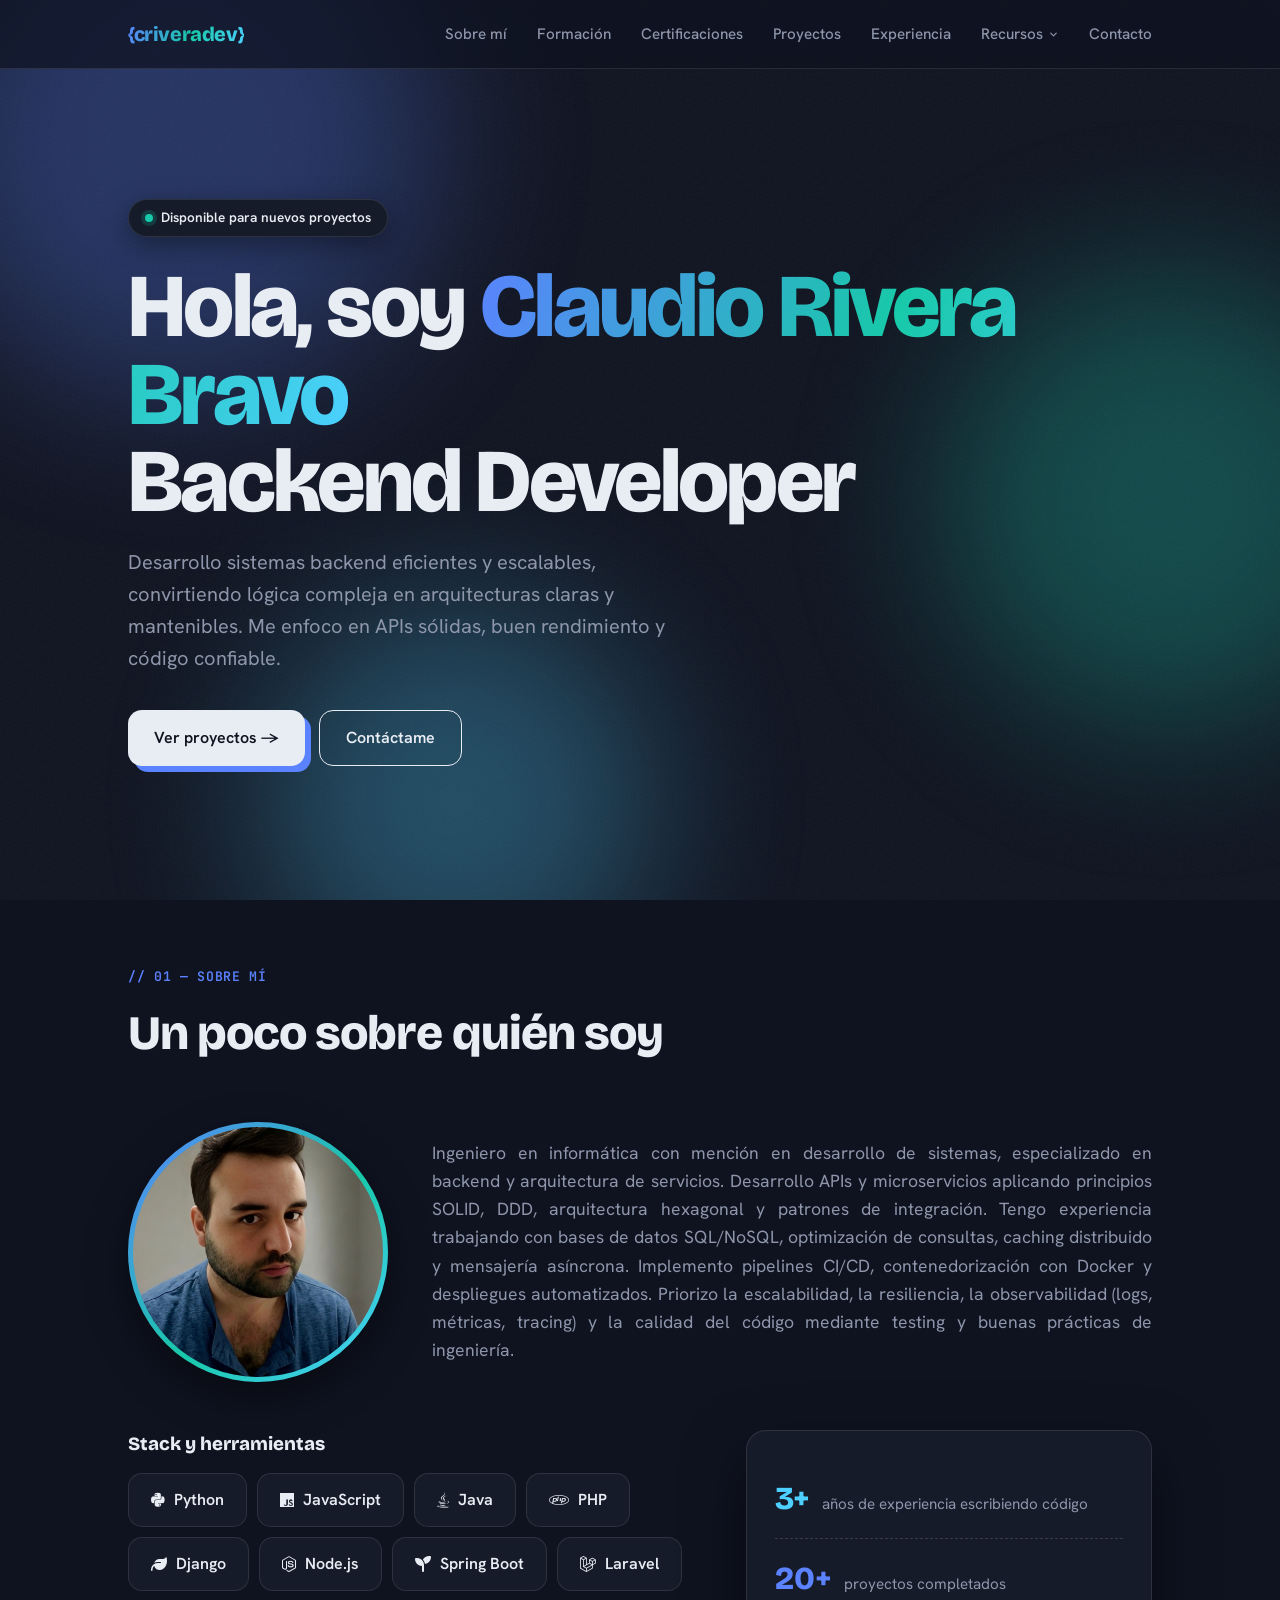
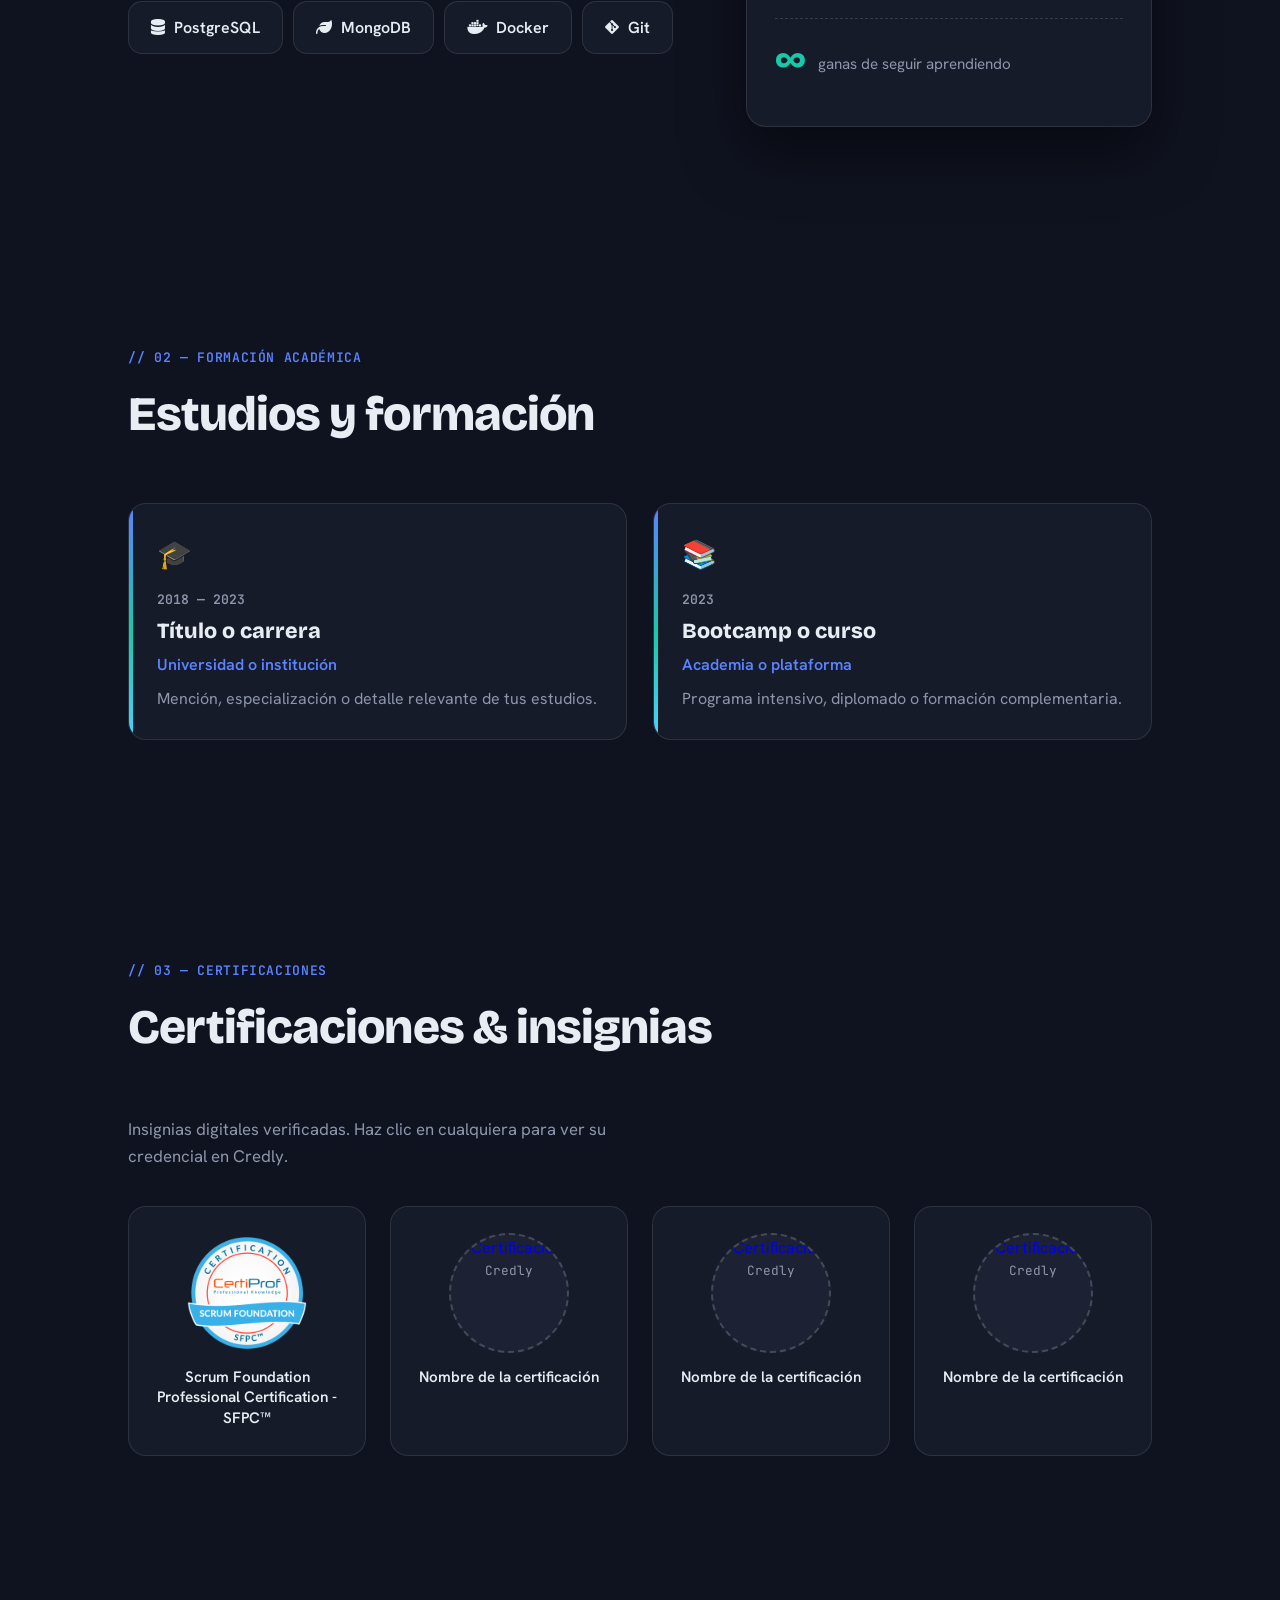
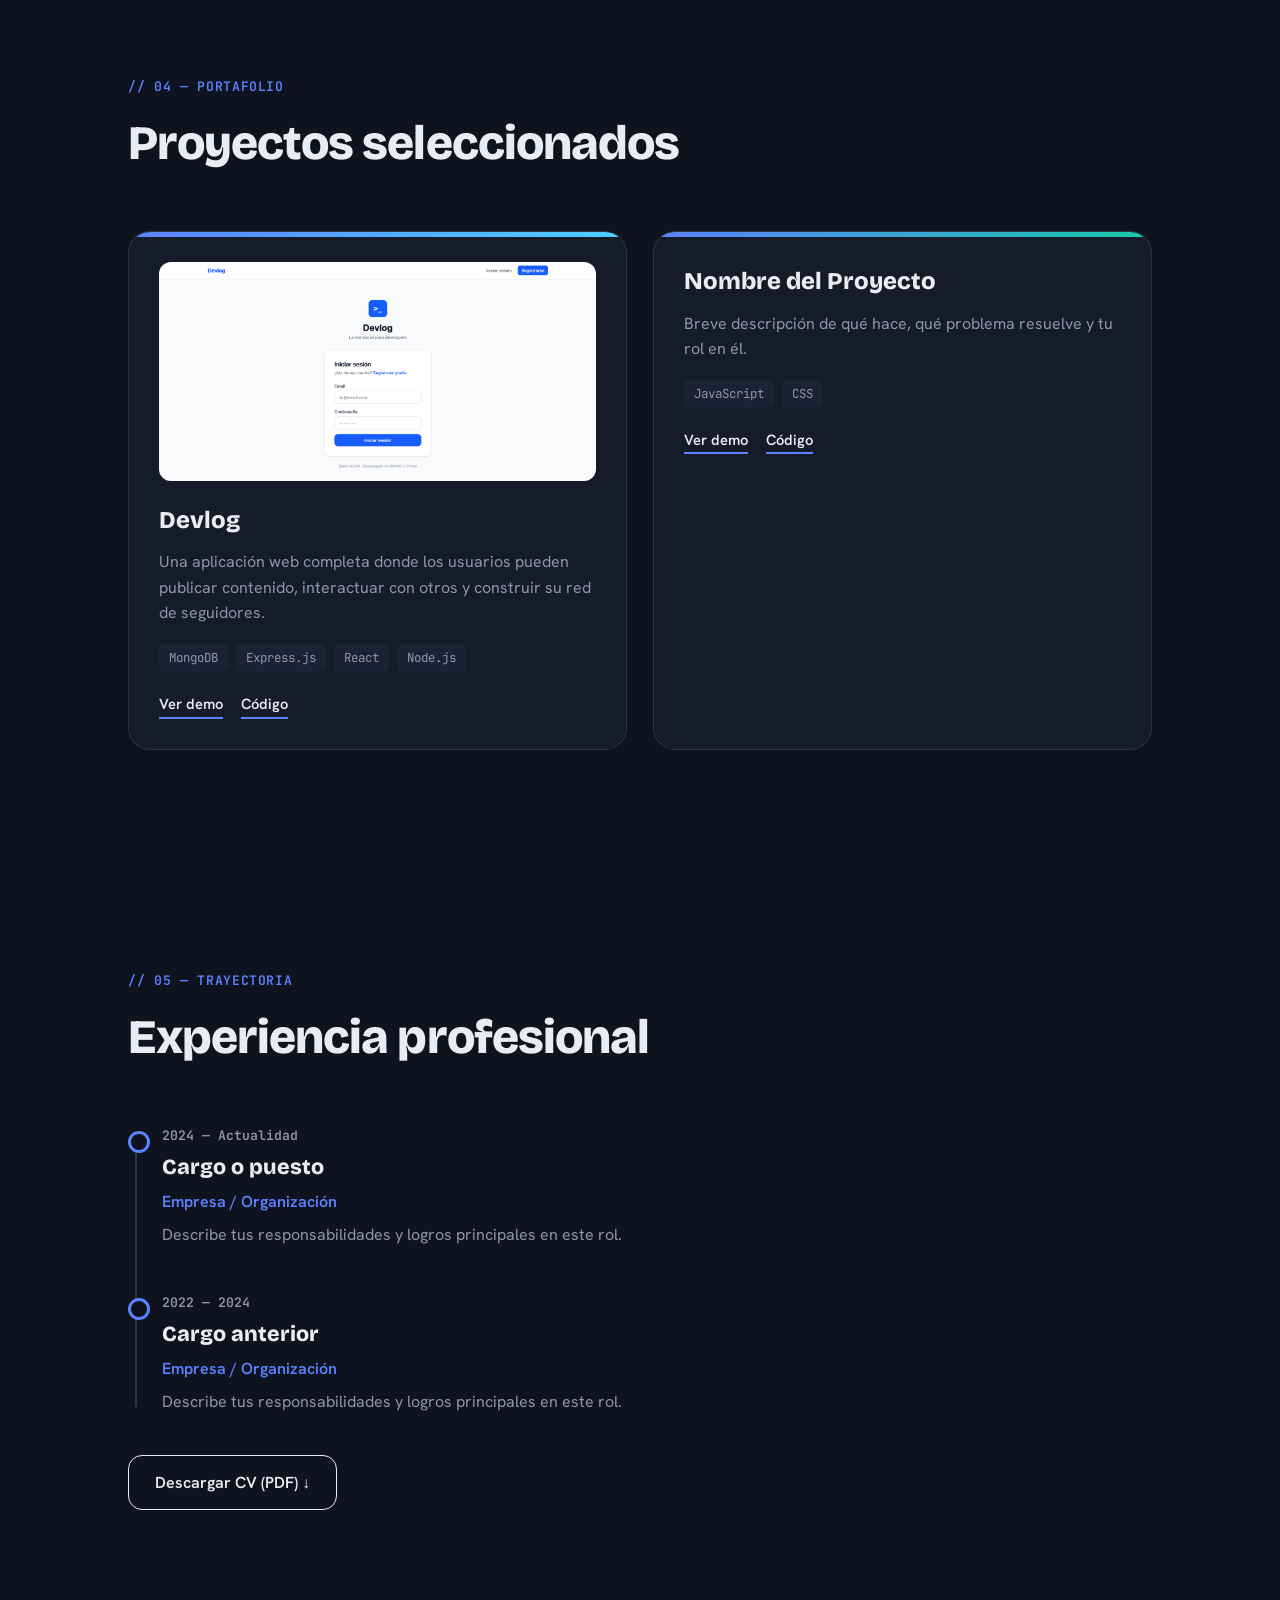
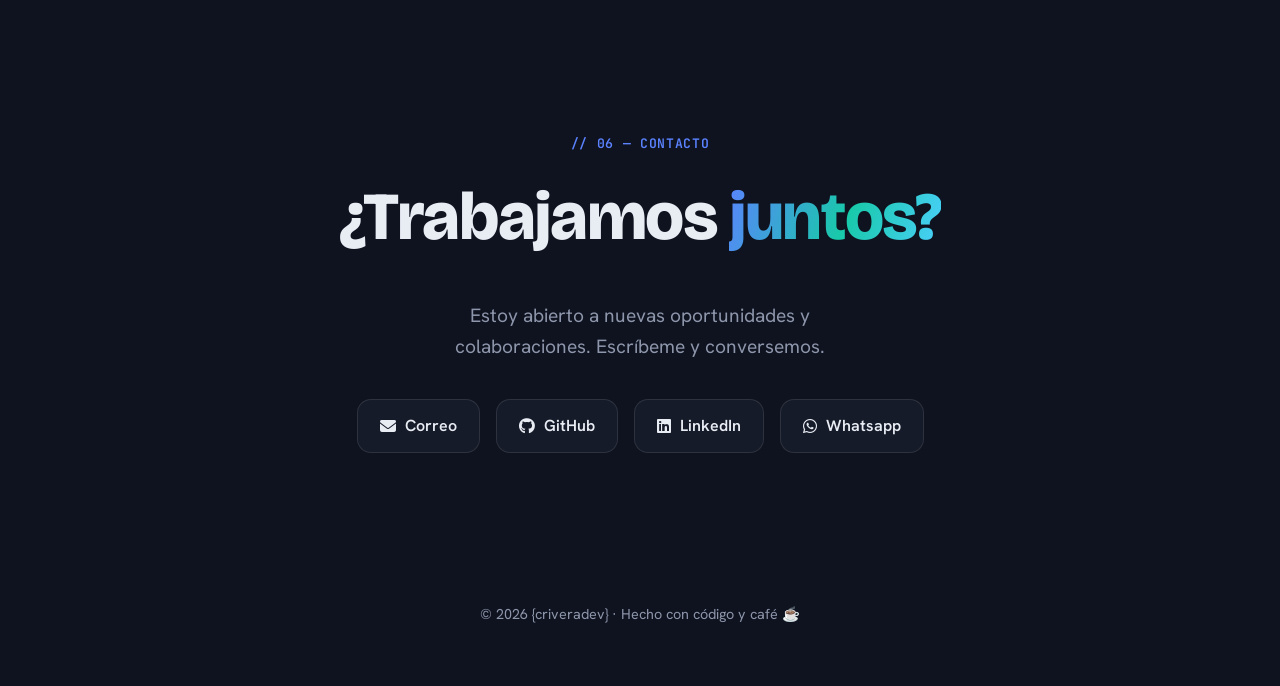
==== index.html @ 424b7212 "Add portfolio site skeleton and assets" ====
<!DOCTYPE html>
<html lang="es">

<head>
  <meta charset="UTF-8">
  <meta name="viewport" content="width=device-width, initial-scale=1.0">
  <!-- ============================================= -->
  <!-- EDITA: el título que aparece en la pestaña    -->
  <!-- ============================================= -->
  <title>Welcome</title>

  <!-- Favicon (icono de la pestaña) -->
  <link rel="icon" type="image/svg+xml" href="assets/ico/favicon.svg">
  <link rel="icon" type="image/png" sizes="32x32" href="assets/ico/favicon-32.png">
  <link rel="apple-touch-icon" sizes="180x180" href="assets/ico/favicon-180.png">

  <link rel="preconnect" href="https://fonts.googleapis.com">
  <link rel="preconnect" href="https://fonts.gstatic.com" crossorigin>
  <link
    href="https://fonts.googleapis.com/css2?family=Bricolage+Grotesque:opsz,wght@12..96,400;12..96,600;12..96,800&family=Hanken+Grotesk:wght@400;500;600;700&family=JetBrains+Mono:wght@400;600&display=swap"
    rel="stylesheet">

  <link rel="stylesheet" href="css/styles.css">
  <link rel="stylesheet" href="https://cdnjs.cloudflare.com/ajax/libs/font-awesome/6.5.0/css/all.min.css">

</head>

<body>
  <div class="mesh">
    <div class="blob a"></div>
    <div class="blob b"></div>
    <div class="blob c"></div>
  </div>
  <div class="grain"></div>

  <!-- ===================== NAV ===================== -->
  <nav>
    <div class="wrap">
      <!-- EDITA: tus iniciales o nombre corto -->
      <div class="logo"><span>{criveradev}</span></div>
      <ul class="nav-links" id="navLinks">
        <li><a href="#sobre-mi">Sobre mí</a></li>
        <li><a href="#formacion">Formación</a></li>
        <li><a href="#certificaciones">Certificaciones</a></li>
        <li><a href="#proyectos">Proyectos</a></li>
        <li><a href="#experiencia">Experiencia</a></li>
        <li class="dropdown" id="recursosDropdown">
          <button class="dropdown-toggle" aria-expanded="false" aria-haspopup="true">
            Recursos
            <svg class="caret" width="11" height="11" viewBox="0 0 24 24" fill="none" stroke="currentColor"
              stroke-width="2.5" stroke-linecap="round" stroke-linejoin="round">
              <polyline points="6 9 12 15 18 9"></polyline>
            </svg>
          </button>
          <!-- EDITA: añade aquí más enlaces a medida que crees páginas -->
          <ul class="dropdown-menu">
            <li><a href="recursos/apis.html">Cheat Sheet de APIs</a></li>
            <!-- Ejemplo para futuras páginas (copia y descomenta):
            <li><a href="recursos/git.html">Comandos de Git</a></li>
            <li><a href="recursos/css.html">Trucos de CSS</a></li>
            -->
          </ul>
        </li>
        <li><a href="#contacto">Contacto</a></li>
      </ul>
      <button class="nav-toggle" id="navToggle" aria-label="Abrir menú" aria-expanded="false">
        <span></span><span></span><span></span>
      </button>
    </div>
  </nav>

  <!-- ===================== HERO ===================== -->
  <header class="hero">
    <div class="wrap">
      <div class="reveal"><span class="pill"><span class="dot"></span> Disponible para nuevos proyectos</span></div>
      <!-- EDITA: tu nombre. La palabra entre <em></em> se pinta de colores -->
      <h1 class="reveal">Hola, soy <em>Claudio Rivera Bravo</em><br>Backend Developer</h1>
      <!-- EDITA: una frase breve sobre ti -->
      <p class="lead reveal">Desarrollo sistemas backend eficientes y escalables,
        convirtiendo lógica compleja en arquitecturas claras y mantenibles.
        Me enfoco en APIs sólidas, buen rendimiento y código confiable.</p>
      <div class="cta-row reveal">
        <a href="#proyectos" class="btn btn-primary">Ver proyectos →</a>
        <a href="#contacto" class="btn btn-ghost">Contáctame</a>
      </div>
    </div>
  </header>

  <!-- ===================== SOBRE MÍ ===================== -->
  <section id="sobre-mi">
    <div class="wrap">
      <div class="sec-head reveal">
        <div class="sec-tag">// 01 — Sobre mí</div>
        <h2>Un poco sobre quién soy</h2>
      </div>
      <div class="about-grid">
        <div class="reveal about-intro">
          <!-- EDITA: cambia la ruta src por tu foto en assets/images/ -->
          <div class="avatar-wrap">
            <img class="avatar" src="assets/images/perfil.jpg" alt="Foto de perfil"
              onerror="this.classList.add('avatar-empty');this.removeAttribute('src');" />
          </div>
          <div class="about-bio">
            <!-- EDITA: tu descripción personal -->
            <p style="text-align: justify;">
              Ingeniero en informática con mención en desarrollo de sistemas, especializado en backend y arquitectura de
              servicios. Desarrollo APIs y microservicios aplicando principios SOLID, DDD, arquitectura hexagonal y
              patrones de integración. Tengo experiencia trabajando con bases de datos SQL/NoSQL, optimización de
              consultas, caching distribuido y mensajería asíncrona. Implemento pipelines CI/CD, contenedorización con
              Docker y despliegues automatizados. Priorizo la escalabilidad, la resiliencia, la observabilidad (logs,
              métricas, tracing) y la calidad del código mediante testing y buenas prácticas de ingeniería.
            </p>
          </div>
        </div>

        <div class="reveal about-extra">
          <div>
            <h3 style="font-family:'Bricolage Grotesque';font-weight:800;margin:0 0 14px;">Stack y herramientas</h3>
            <!-- EDITA: tus tecnologías -->


            <div class="skills reveal">
              <a class="clink" href="https://www.python.org" target="_blank">
                <i class="fa-brands fa-python"></i> Python
              </a>

              <a class="clink" href="https://developer.mozilla.org/en-US/docs/Web/JavaScript" target="_blank">
                <i class="fa-brands fa-js"></i> JavaScript
              </a>

              <a class="clink" href="https://www.java.com" target="_blank">
                <i class="fa-brands fa-java"></i> Java
              </a>

              <a class="clink" href="https://www.php.net" target="_blank">
                <i class="fa-brands fa-php"></i> PHP
              </a>

              <a class="clink" href="https://www.djangoproject.com" target="_blank">
                <i class="fa-solid fa-leaf"></i> Django
              </a>

              <a class="clink" href="https://nodejs.org" target="_blank">
                <i class="fa-brands fa-node-js"></i> Node.js
              </a>

              <a class="clink" href="https://spring.io/projects/spring-boot" target="_blank">
                <i class="fa-solid fa-seedling"></i> Spring Boot
              </a>

              <a class="clink" href="https://laravel.com" target="_blank">
                <i class="fa-brands fa-laravel"></i> Laravel
              </a>

              <a class="clink" href="https://www.postgresql.org" target="_blank">
                <i class="fa-solid fa-database"></i> PostgreSQL
              </a>

              <a class="clink" href="https://www.mongodb.com" target="_blank">
                <i class="fa-solid fa-leaf"></i> MongoDB
              </a>

              <a class="clink" href="https://www.docker.com" target="_blank">
                <i class="fa-brands fa-docker"></i> Docker
              </a>

              <a class="clink" href="https://git-scm.com" target="_blank">
                <i class="fa-brands fa-git-alt"></i> Git
              </a>

              </a>



            </div>

            <!--<div class="skills">
              <span class="chip">Python</span>
              <span class="chip">Java</span>
              <span class="chip">PHP</span>
              <span class="chip">JavaScript</span>
              <span class="chip">Node.js</span>
              <span class="chip">SQL</span>
              <span class="chip">Git</span>
              <span class="chip">Tailwind</span>
            </div>-->
          </div>
          <div class="stat-card">
            <!-- EDITA: tus números -->
            <div class="stat"><b class="c1">3+</b><span>años de experiencia escribiendo código</span></div>
            <div class="stat"><b class="c2">20+</b><span>proyectos completados</span></div>
            <div class="stat"><b class="c3">∞</b><span>ganas de seguir aprendiendo</span></div>
          </div>
        </div>
      </div>
    </div>
  </section>

  <!-- ===================== FORMACIÓN ACADÉMICA ===================== -->
  <section id="formacion">
    <div class="wrap">
      <div class="sec-head reveal">
        <div class="sec-tag">// 02 — Formación académica</div>
        <h2>Estudios y formación</h2>
      </div>
      <div class="edu-grid">
        <!-- EDITA cada estudio (copia un bloque .edu-card para añadir más) -->
        <article class="edu-card reveal">
          <div class="edu-icon">🎓</div>
          <div class="edu-date">2018 — 2023</div>
          <h3>Título o carrera</h3>
          <div class="edu-org">Universidad o institución</div>
          <p>Mención, especialización o detalle relevante de tus estudios.</p>
        </article>

        <article class="edu-card reveal">
          <div class="edu-icon">📚</div>
          <div class="edu-date">2023</div>
          <h3>Bootcamp o curso</h3>
          <div class="edu-org">Academia o plataforma</div>
          <p>Programa intensivo, diplomado o formación complementaria.</p>
        </article>
      </div>
    </div>
  </section>

  <!-- ===================== CERTIFICACIONES (Credly) ===================== -->
  <section id="certificaciones">
    <div class="wrap">
      <div class="sec-head reveal">
        <div class="sec-tag">// 03 — Certificaciones</div>
        <h2>Certificaciones &amp; insignias</h2>
      </div>

      <p class="cert-intro reveal">Insignias digitales verificadas. Haz clic en cualquiera para ver su credencial en
        Credly.</p>

      <div class="cert-grid reveal">
        <!--
          EDITA: para cada insignia de Credly haz lo siguiente:
          1. Entra a tu insignia en credly.com y pulsa "Share" → "Download badge"
             (o copia la URL de la imagen del badge).
          2. Guarda la imagen en assets/images/ (ej: badge-aws.png)
          3. En href pega el enlace público de tu insignia en Credly.
          Copia un bloque <a class="cert-badge"> por cada certificación.
        -->
        <a class="cert-badge" href="https://www.credly.com/badges/ddd737b5-6384-4f6b-8632-843b1f4f3e97/public_url"
          target="_blank" rel="noopener">
          <img src="assets/badges/scrum-foundation-professional-certification.png" alt="Certificación"
            onerror="this.classList.add('badge-empty');this.removeAttribute('src');" />
          <span>Scrum Foundation Professional Certification - SFPC™</span>
        </a>

        <a class="cert-badge" href="https://www.credly.com/users/criveradev" target="_blank" rel="noopener">
          <img src="assets/images/badge-2.png" alt="Certificación"
            onerror="this.classList.add('badge-empty');this.removeAttribute('src');" />
          <span>Nombre de la certificación</span>
        </a>

        <a class="cert-badge" href="https://www.credly.com/users/criveradev" target="_blank" rel="noopener">
          <img src="assets/images/badge-3.png" alt="Certificación"
            onerror="this.classList.add('badge-empty');this.removeAttribute('src');" />
          <span>Nombre de la certificación</span>
        </a>

        <a class="cert-badge" href="https://www.credly.com/users/tu-usuario" target="_blank" rel="noopener">
          <img src="assets/images/badge-4.png" alt="Certificación"
            onerror="this.classList.add('badge-empty');this.removeAttribute('src');" />
          <span>Nombre de la certificación</span>
        </a>
      </div>
    </div>
  </section>

  <!-- ===================== PROYECTOS ===================== -->
  <section id="proyectos">
    <div class="wrap">
      <div class="sec-head reveal">
        <div class="sec-tag">// 04 — Portafolio</div>
        <h2>Proyectos seleccionados</h2>
      </div>
      <div class="proj-grid">
        <!-- EDITA cada proyecto (copia/pega un bloque .proj para añadir más) -->
        <article class="proj reveal">
          <div class="proj-thumb" onclick="openLightbox('assets/images/devlog-screenshot.png', 'Devlog')">
            <img src="assets/images/devlog-screenshot.png" alt="Captura de Devlog" loading="lazy" />
            <div class="proj-thumb-overlay"><span>🔍 Ver captura</span></div>
          </div>
          <h3>Devlog</h3>
          <p>Una aplicación web completa donde los usuarios pueden publicar contenido, interactuar con otros y construir
            su red de seguidores.</p>
          <div class="tags"><span>MongoDB</span><span>Express.js</span><span>React</span><span>Node.js</span></div>
          <div class="proj-links">
            <a href="https://red-social-kappa.vercel.app/login" target="_blank">Ver demo</a>
            <a href="https://github.com/criveradev/Devlog" target="_blank">Código</a>
          </div>
        </article>

        <article class="proj reveal">
          <h3>Nombre del Proyecto</h3>
          <p>Breve descripción de qué hace, qué problema resuelve y tu rol en él.</p>
          <div class="tags"><span>JavaScript</span><span>CSS</span></div>
          <div class="proj-links">
            <a href="#" target="_blank">Ver demo</a>
            <a href="#" target="_blank">Código</a>
          </div>
        </article>
      </div>
    </div>
  </section>

  <!-- ===================== EXPERIENCIA / CV ===================== -->
  <section id="experiencia">
    <div class="wrap">
      <div class="sec-head reveal">
        <div class="sec-tag">// 05 — Trayectoria</div>
        <h2>Experiencia profesional</h2>
      </div>
      <div class="timeline">
        <!-- EDITA cada entrada -->
        <div class="tl-item reveal">
          <div class="tl-date">2024 — Actualidad</div>
          <h3>Cargo o puesto</h3>
          <div class="org">Empresa / Organización</div>
          <p>Describe tus responsabilidades y logros principales en este rol.</p>
        </div>
        <div class="tl-item reveal">
          <div class="tl-date">2022 — 2024</div>
          <h3>Cargo anterior</h3>
          <div class="org">Empresa / Organización</div>
          <p>Describe tus responsabilidades y logros principales en este rol.</p>
        </div>
      </div>
      <!-- EDITA: enlaza tu CV en PDF (puedes subirlo al mismo repo) -->
      <div style="margin-top:40px" class="reveal">
        <a href="cv.pdf" class="btn btn-ghost" target="_blank">Descargar CV (PDF) ↓</a>
      </div>
    </div>
  </section>

  <!-- ===================== CONTACTO ===================== -->
  <section id="contacto" class="contact">
    <div class="wrap">
      <div class="sec-head reveal">
        <div class="sec-tag" style="display:inline-block">// 06 — Contacto</div>
        <h2>¿Trabajamos <em
            style="font-style:normal;background:linear-gradient(110deg,var(--blue),var(--teal) 55%,#4dd0ff);-webkit-background-clip:text;background-clip:text;color:transparent">juntos?</em>
        </h2>
      </div>
      <p class="lead reveal">Estoy abierto a nuevas oportunidades y colaboraciones. Escríbeme y conversemos.</p>
      <!-- EDITA: tus enlaces reales -->
      <div class="contact-links reveal">
        <a class="clink" href="mailto:bravoriveraclaudio@outlook.com">
          <i class="fa-solid fa-envelope"></i> Correo
        </a>

        <a class="clink" href="https://github.com/criveradev" target="_blank">
          <i class="fa-brands fa-github"></i> GitHub
        </a>

        <a class="clink" href="https://linkedin.com/in/criveradev" target="_blank">
          <i class="fa-brands fa-linkedin"></i> LinkedIn
        </a>

        <a class="clink" href="https://wa.me/56934928943" target="_blank">
          <i class="fa-brands fa-whatsapp"></i> Whatsapp
        </a>
      </div>

    </div>
  </section>

  <footer>
    <!-- EDITA: tu nombre y el año -->
    <div class="wrap">© 2026 {criveradev} · Hecho con código y café ☕</div>
  </footer>


  <script src="js/main.js"></script>

  <!-- Lightbox -->
  <div id="lightbox" onclick="closeLightbox()"
    style="display:none;position:fixed;inset:0;background:rgba(0,0,0,.85);z-index:9999;display:none;align-items:center;justify-content:center;padding:24px;backdrop-filter:blur(6px);">
    <button onclick="closeLightbox()"
      style="position:absolute;top:20px;right:28px;background:none;border:none;color:#fff;font-size:2rem;cursor:pointer;line-height:1;">&#x2715;</button>
    <img id="lightbox-img" src="" alt=""
      style="max-width:90vw;max-height:88vh;border-radius:14px;box-shadow:0 30px 80px rgba(0,0,0,.6);object-fit:contain;" />
  </div>
  <script>
    function openLightbox(src, alt) {
      const lb = document.getElementById('lightbox');
      document.getElementById('lightbox-img').src = src;
      document.getElementById('lightbox-img').alt = alt;
      lb.style.display = 'flex';
      document.body.style.overflow = 'hidden';
    }
    function closeLightbox() {
      document.getElementById('lightbox').style.display = 'none';
      document.body.style.overflow = '';
    }
    document.addEventListener('keydown', e => { if (e.key === 'Escape') closeLightbox(); });
  </script>
</body>

</html>
---- css/styles.css ----
:root {
    --ink: #e8ecf3;
    --ink-soft: #8e96ab;
    --cream: #0f1320;
    --cream-2: #1c2233;
    --coral: #ff6b60;
    --blue: #5b82ff;
    --teal: #18c9a9;
    --gold: #f5c451;
    --violet: #9b6bff;
    --cyan: #4dd0ff;
    --card: #161b29;
    --line: rgba(255, 255, 255, .1);
    --shadow: 0 24px 60px rgba(0, 0, 0, .5);
  }

  * {
    margin: 0;
    padding: 0;
    box-sizing: border-box;
  }

  html {
    scroll-behavior: smooth;
  }

  body {
    font-family: 'Hanken Grotesk', sans-serif;
    background: var(--cream);
    color: var(--ink);
    line-height: 1.6;
    overflow-x: hidden;
    -webkit-font-smoothing: antialiased;
  }

  /* Animated gradient mesh background */
  .mesh {
    position: fixed;
    inset: 0;
    z-index: -2;
    overflow: hidden;
    pointer-events: none;
  }

  .blob {
    position: absolute;
    border-radius: 50%;
    filter: blur(80px);
    opacity: .3;
    animation: float 18s ease-in-out infinite;
  }

  .blob.a {
    width: 520px;
    height: 520px;
    background: var(--blue);
    top: -120px;
    left: -80px;
  }

  .blob.b {
    width: 460px;
    height: 460px;
    background: var(--teal);
    top: 30%;
    right: -120px;
    animation-delay: -6s;
  }

  .blob.c {
    width: 400px;
    height: 400px;
    background: #4dd0ff;
    bottom: -100px;
    left: 20%;
    animation-delay: -11s;
  }

  @keyframes float {

    0%,
    100% {
      transform: translate(0, 0) scale(1);
    }

    33% {
      transform: translate(40px, -50px) scale(1.1);
    }

    66% {
      transform: translate(-30px, 40px) scale(.95);
    }
  }

  .grain {
    position: fixed;
    inset: 0;
    z-index: -1;
    pointer-events: none;
    opacity: .06;
    background-image: url("data:image/svg+xml,%3Csvg xmlns='http://www.w3.org/2000/svg' width='120' height='120'%3E%3Cfilter id='n'%3E%3CfeTurbulence type='fractalNoise' baseFrequency='.9' numOctaves='3'/%3E%3C/filter%3E%3Crect width='100%25' height='100%25' filter='url(%23n)'/%3E%3C/svg%3E");
  }

  /* Layout */
  .wrap {
    max-width: 1080px;
    margin: 0 auto;
    padding: 0 28px;
  }

  section {
    padding: 110px 0;
  }

  /* NAV */
  nav {
    position: sticky;
    top: 0;
    z-index: 50;
    backdrop-filter: blur(12px);
    background: rgba(15, 19, 32, .72);
    border-bottom: 1.5px solid var(--line);
  }

  nav .wrap {
    display: flex;
    align-items: center;
    justify-content: space-between;
    padding-top: 18px;
    padding-bottom: 18px;
  }

  .logo {
    font-family: 'Bricolage Grotesque', sans-serif;
    font-weight: 800;
    font-size: 1.25rem;
    letter-spacing: -.02em;
    background: linear-gradient(110deg, var(--blue), var(--teal) 55%, #4dd0ff);
    -webkit-background-clip: text;
    background-clip: text;
    color: transparent;
    width: fit-content;
  }

  .logo span {
    color: inherit;
  }

  .nav-links {
    display: flex;
    gap: 30px;
    list-style: none;
  }

  .nav-links a {
    text-decoration: none;
    color: var(--ink-soft);
    font-weight: 500;
    font-size: .95rem;
    position: relative;
    transition: color .2s;
  }

  .nav-links a::after {
    content: '';
    position: absolute;
    left: 0;
    bottom: -4px;
    height: 2px;
    width: 0;
    background: var(--blue);
    transition: width .25s;
  }

  .nav-links a:hover {
    color: var(--ink);
  }

  .nav-links a:hover::after {
    width: 100%;
  }

  /* Menú desplegable "Recursos" */
  .dropdown {
    position: relative;
  }

  .dropdown-toggle {
    display: inline-flex;
    align-items: center;
    gap: 5px;
    background: none;
    border: none;
    cursor: pointer;
    padding: 0;
    color: var(--ink-soft);
    font-weight: 500;
    font-size: .95rem;
    font-family: inherit;
    transition: color .2s;
  }

  .dropdown-toggle:hover {
    color: var(--ink);
  }

  .caret {
    transition: transform .25s;
  }

  .dropdown.open .dropdown-toggle {
    color: var(--ink);
  }

  .dropdown.open .caret {
    transform: rotate(180deg);
  }

  .dropdown-menu {
    position: absolute;
    top: calc(100% + 14px);
    left: 50%;
    transform: translateX(-50%) translateY(-8px);
    min-width: 210px;
    list-style: none;
    padding: 8px;
    margin: 0;
    background: rgba(20, 25, 40, .97);
    backdrop-filter: blur(14px);
    border: 1.5px solid var(--line);
    border-radius: 14px;
    box-shadow: 0 18px 44px rgba(0, 0, 0, .5);
    opacity: 0;
    pointer-events: none;
    transition: opacity .22s ease, transform .22s ease;
  }

  .dropdown.open .dropdown-menu {
    opacity: 1;
    pointer-events: auto;
    transform: translateX(-50%) translateY(0);
  }

  .dropdown-menu li {
    padding: 0;
  }

  .dropdown-menu a {
    display: block;
    padding: 10px 14px;
    border-radius: 9px;
    color: var(--ink-soft);
    font-size: .92rem;
    font-weight: 500;
    text-decoration: none;
    transition: background .18s, color .18s;
  }

  .dropdown-menu a::after {
    display: none;
  }

  .dropdown-menu a:hover {
    background: rgba(255, 255, 255, .06);
    color: var(--ink);
  }

  /* Botón hamburguesa (oculto en escritorio) */
  .nav-toggle {
    display: none;
    background: none;
    border: none;
    cursor: pointer;
    width: 30px;
    height: 24px;
    position: relative;
    padding: 0;
  }

  .nav-toggle span {
    display: block;
    position: absolute;
    height: 2.5px;
    width: 100%;
    left: 0;
    background: var(--ink);
    border-radius: 2px;
    transition: transform .3s, opacity .3s, top .3s;
  }

  .nav-toggle span:nth-child(1) {
    top: 3px;
  }

  .nav-toggle span:nth-child(2) {
    top: 11px;
  }

  .nav-toggle span:nth-child(3) {
    top: 19px;
  }

  .nav-toggle.open span:nth-child(1) {
    top: 11px;
    transform: rotate(45deg);
  }

  .nav-toggle.open span:nth-child(2) {
    opacity: 0;
  }

  .nav-toggle.open span:nth-child(3) {
    top: 11px;
    transform: rotate(-45deg);
  }

  @media (max-width: 680px) {
    .nav-toggle {
      display: block;
    }

    .nav-links {
      position: absolute;
      top: 100%;
      left: 0;
      right: 0;
      flex-direction: column;
      gap: 0;
      background: rgba(15, 19, 32, .96);
      backdrop-filter: blur(12px);
      border-bottom: 1.5px solid var(--line);
      padding: 8px 28px 18px;
      transform: translateY(-12px);
      opacity: 0;
      pointer-events: none;
      transition: transform .25s ease, opacity .25s ease;
    }

    .nav-links.open {
      transform: translateY(0);
      opacity: 1;
      pointer-events: auto;
    }

    .nav-links li {
      padding: 12px 0;
      border-bottom: 1px solid var(--line);
    }

    .nav-links li:last-child {
      border-bottom: none;
    }

    .nav-links a {
      font-size: 1.05rem;
      display: block;
    }

    nav .wrap {
      position: relative;
    }

    /* Desplegable dentro del menú móvil: lista anidada, no flotante */
    .dropdown-toggle {
      font-size: 1.05rem;
      width: 100%;
      justify-content: space-between;
    }

    .dropdown-menu {
      position: static;
      transform: none;
      opacity: 1;
      pointer-events: auto;
      min-width: 0;
      background: none;
      backdrop-filter: none;
      border: none;
      box-shadow: none;
      padding: 0;
      max-height: 0;
      overflow: hidden;
      transition: max-height .28s ease;
    }

    .dropdown.open .dropdown-menu {
      transform: none;
      max-height: 320px;
    }

    .dropdown-menu li {
      padding: 0 !important;
      border: none !important;
    }

    .dropdown-menu a {
      padding: 12px 0 12px 16px;
      font-size: .98rem;
      color: var(--ink-soft);
    }

    .dropdown-menu a:hover {
      background: none;
    }
  }

  /* HERO */
  .hero {
    padding: 130px 0 90px;
  }

  .pill {
    display: inline-flex;
    align-items: center;
    gap: 8px;
    background: var(--card);
    border: 1.5px solid var(--line);
    padding: 7px 16px;
    border-radius: 100px;
    font-size: .85rem;
    font-weight: 600;
    box-shadow: 0 8px 28px rgba(0, 0, 0, .4);
  }

  .pill .dot {
    width: 8px;
    height: 8px;
    border-radius: 50%;
    background: var(--teal);
    box-shadow: 0 0 0 4px rgba(11, 184, 154, .2);
  }

  .hero h1 {
    font-family: 'Bricolage Grotesque', sans-serif;
    font-weight: 800;
    font-size: clamp(2.8rem, 8vw, 5.6rem);
    line-height: .98;
    letter-spacing: -.03em;
    margin: 26px 0 20px;
  }

  .hero h1 em {
    font-style: normal;
    background: linear-gradient(110deg, var(--blue), var(--teal) 55%, #4dd0ff);
    -webkit-background-clip: text;
    background-clip: text;
    color: transparent;
  }

  .hero p.lead {
    font-size: 1.25rem;
    color: var(--ink-soft);
    max-width: 540px;
  }

  .cta-row {
    display: flex;
    gap: 14px;
    margin-top: 36px;
    flex-wrap: wrap;
  }

  .btn {
    display: inline-flex;
    align-items: center;
    gap: 9px;
    text-decoration: none;
    font-weight: 600;
    font-size: 1rem;
    padding: 14px 26px;
    border-radius: 14px;
    transition: transform .15s, box-shadow .15s;
  }

  .btn-primary {
    background: var(--ink);
    color: var(--cream);
    box-shadow: 6px 6px 0 var(--blue);
  }

  .btn-primary:hover {
    transform: translate(-2px, -2px);
    box-shadow: 9px 9px 0 var(--blue);
  }

  .btn-ghost {
    background: transparent;
    color: var(--ink);
    border: 1.5px solid var(--ink);
  }

  .btn-ghost:hover {
    background: var(--ink);
    color: var(--cream);
  }

  /* Section headers */
  .sec-head {
    margin-bottom: 50px;
  }

  .sec-tag {
    font-family: 'JetBrains Mono', monospace;
    font-size: .82rem;
    font-weight: 600;
    color: var(--blue);
    letter-spacing: .05em;
    text-transform: uppercase;
  }

  .sec-head h2 {
    font-family: 'Bricolage Grotesque', sans-serif;
    font-weight: 800;
    font-size: clamp(2rem, 5vw, 3rem);
    letter-spacing: -.02em;
    margin-top: 8px;
  }

  /* ABOUT */
  .about-grid {
    display: flex;
    flex-direction: column;
    gap: 48px;
  }

  .about-intro {
    display: grid;
    grid-template-columns: 260px 1fr;
    gap: 44px;
    align-items: center;
  }

  .about-bio {
    align-self: center;
  }

  .about-extra {
    display: grid;
    grid-template-columns: 1.4fr 1fr;
    gap: 50px;
    align-items: start;
  }

  @media (max-width: 760px) {
    .about-intro {
      grid-template-columns: 1fr;
      gap: 28px;
      justify-items: center;
      text-align: center;
    }

    .about-bio {
      text-align: left;
    }

    .about-extra {
      grid-template-columns: 1fr;
      gap: 32px;
    }
  }

  .about-grid p {
    font-size: 1.1rem;
    color: var(--ink-soft);
    margin-bottom: 18px;
  }

  .about-bio p:last-child {
    margin-bottom: 0;
  }

  .skills {
    display: flex;
    flex-wrap: wrap;
    gap: 10px;
    margin-top: 8px;
  }

  .chip {
    background: var(--card);
    border: 1.5px solid var(--line);
    border-radius: 10px;
    padding: 8px 14px;
    font-size: .9rem;
    font-weight: 600;
    font-family: 'JetBrains Mono', monospace;
    transition: transform .15s, border-color .15s;
  }

  .chip:hover {
    transform: translateY(-3px);
    border-color: var(--blue);
  }

  .stat-card {
    background: var(--card);
    border-radius: 20px;
    padding: 28px;
    border: 1.5px solid var(--line);
    box-shadow: var(--shadow);
  }

  /* Foto de perfil */
  .avatar-wrap {
    width: 100%;
    max-width: 260px;
    aspect-ratio: 1;
    border-radius: 50%;
    padding: 5px;
    background: linear-gradient(135deg, var(--blue), var(--teal) 55%, var(--cyan));
    box-shadow: 0 16px 44px rgba(0, 0, 0, .45);
  }

  .avatar {
    width: 100%;
    height: 100%;
    border-radius: 50%;
    object-fit: cover;
    display: block;
    background: var(--cream-2);
  }

  /* Estado vacío: marcador de posición mientras no haya foto */
  .avatar-empty {
    display: flex;
    align-items: center;
    justify-content: center;
  }

  .avatar-empty::after {
    content: 'Tu foto aquí';
    font-family: 'JetBrains Mono', monospace;
    font-size: .8rem;
    color: var(--ink-soft);
    text-align: center;
    padding: 0 12px;
  }

  .stat {
    display: flex;
    align-items: baseline;
    gap: 12px;
    padding: 14px 0;
    border-bottom: 1.5px dashed rgba(255, 255, 255, .14);
  }

  .stat:last-child {
    border: none;
  }

  .stat b {
    font-family: 'Bricolage Grotesque', sans-serif;
    font-size: 2rem;
    font-weight: 800;
  }

  .stat .c1 {
    color: var(--cyan);
  }

  .stat .c2 {
    color: var(--blue);
  }

  .stat .c3 {
    color: var(--teal);
  }

  .stat span {
    color: var(--ink-soft);
    font-size: .95rem;
  }

  /* PROJECTS */
  .proj-grid {
    display: grid;
    grid-template-columns: repeat(2, 1fr);
    gap: 26px;
  }

  @media (max-width: 760px) {
    .proj-grid {
      grid-template-columns: 1fr;
    }
  }

  .proj {
    background: var(--card);
    border-radius: 22px;
    padding: 30px;
    border: 1.5px solid var(--line);
    position: relative;
    overflow: hidden;
    transition: transform .2s, box-shadow .2s;
  }

  .proj::before {
    content: '';
    position: absolute;
    top: 0;
    left: 0;
    right: 0;
    height: 5px;
    background: linear-gradient(90deg, var(--blue), var(--cyan));
  }

  .proj:nth-child(2)::before {
    background: linear-gradient(90deg, var(--blue), var(--teal));
  }

  .proj:nth-child(3)::before {
    background: linear-gradient(90deg, var(--cyan), var(--teal));
  }

  .proj:nth-child(4)::before {
    background: linear-gradient(90deg, var(--blue), var(--teal));
  }

  .proj:hover {
    transform: translateY(-6px);
    box-shadow: 0 20px 44px rgba(0, 0, 0, .55);
  }

  .proj h3 {
    font-family: 'Bricolage Grotesque', sans-serif;
    font-size: 1.5rem;
    font-weight: 800;
    margin-bottom: 10px;
  }

  .proj p {
    color: var(--ink-soft);
    margin-bottom: 18px;
  }

  .proj .tags {
    display: flex;
    flex-wrap: wrap;
    gap: 8px;
    margin-bottom: 20px;
  }

  .proj .tags span {
    font-family: 'JetBrains Mono', monospace;
    font-size: .78rem;
    color: var(--ink-soft);
    background: var(--cream-2);
    padding: 4px 10px;
    border-radius: 6px;
  }

  .proj-links {
    display: flex;
    gap: 18px;
  }

  .proj-links a {
    font-weight: 600;
    font-size: .92rem;
    color: var(--ink);
    text-decoration: none;
    border-bottom: 2px solid var(--blue);
    padding-bottom: 1px;
  }

  .proj-links a:hover {
    color: var(--cyan);
  }

  /* PROJECT THUMBNAIL */
  .proj-thumb {
    position: relative;
    width: 100%;
    border-radius: 12px;
    overflow: hidden;
    margin-bottom: 20px;
    cursor: pointer;
    aspect-ratio: 16/8;
    background: var(--cream-2);
  }

  .proj-thumb img {
    width: 100%;
    height: 100%;
    object-fit: cover;
    object-position: top;
    display: block;
    transition: transform .35s ease;
  }

  .proj-thumb-overlay {
    position: absolute;
    inset: 0;
    background: rgba(10, 15, 35, .55);
    display: flex;
    align-items: center;
    justify-content: center;
    opacity: 0;
    transition: opacity .25s;
  }

  .proj-thumb-overlay span {
    color: #fff;
    font-weight: 600;
    font-size: .95rem;
    letter-spacing: .02em;
  }

  .proj-thumb:hover img {
    transform: scale(1.04);
  }

  .proj-thumb:hover .proj-thumb-overlay {
    opacity: 1;
  }

  /* EXPERIENCE timeline */
  .timeline {
    position: relative;
    padding-left: 34px;
  }

  .timeline::before {
    content: '';
    position: absolute;
    left: 7px;
    top: 8px;
    bottom: 8px;
    width: 2px;
    background: rgba(255, 255, 255, .14);
  }

  .tl-item {
    position: relative;
    padding-bottom: 44px;
  }

  .tl-item:last-child {
    padding-bottom: 0;
  }

  .tl-item::before {
    content: '';
    position: absolute;
    left: -34px;
    top: 6px;
    width: 16px;
    height: 16px;
    border-radius: 50%;
    background: var(--cream);
    border: 3px solid var(--blue);
  }

  .tl-item:nth-child(2)::before {
    border-color: var(--blue);
  }

  .tl-item:nth-child(3)::before {
    border-color: var(--teal);
  }

  .tl-item:nth-child(4)::before {
    border-color: var(--cyan);
  }

  .tl-date {
    font-family: 'JetBrains Mono', monospace;
    font-size: .82rem;
    color: var(--ink-soft);
    font-weight: 600;
  }

  .tl-item h3 {
    font-family: 'Bricolage Grotesque', sans-serif;
    font-size: 1.35rem;
    font-weight: 800;
    margin: 4px 0;
  }

  .tl-item .org {
    color: var(--blue);
    font-weight: 600;
    margin-bottom: 8px;
  }

  .tl-item p {
    color: var(--ink-soft);
  }

  /* FORMACIÓN ACADÉMICA */
  .edu-grid {
    display: grid;
    grid-template-columns: repeat(2, 1fr);
    gap: 26px;
  }

  @media (max-width: 760px) {
    .edu-grid {
      grid-template-columns: 1fr;
    }
  }

  .edu-card {
    background: var(--card);
    border: 1.5px solid var(--line);
    border-radius: 18px;
    padding: 28px;
    position: relative;
    overflow: hidden;
    transition: transform .2s, box-shadow .2s, border-color .2s;
  }

  .edu-card::before {
    content: '';
    position: absolute;
    top: 0;
    left: 0;
    bottom: 0;
    width: 4px;
    background: linear-gradient(180deg, var(--blue), var(--teal) 55%, var(--cyan));
  }

  .edu-card:hover {
    transform: translateY(-6px);
    box-shadow: 0 20px 44px rgba(0, 0, 0, .5);
    border-color: rgba(255, 255, 255, .16);
  }

  .edu-icon {
    font-size: 28px;
    margin-bottom: 12px;
  }

  .edu-date {
    font-family: 'JetBrains Mono', monospace;
    font-size: .82rem;
    color: var(--ink-soft);
    font-weight: 600;
  }

  .edu-card h3 {
    font-family: 'Bricolage Grotesque', sans-serif;
    font-size: 1.35rem;
    font-weight: 800;
    margin: 4px 0;
  }

  .edu-card .edu-org {
    color: var(--blue);
    font-weight: 600;
    margin-bottom: 8px;
  }

  .edu-card p {
    color: var(--ink-soft);
  }

  /* CERTIFICACIONES (Credly) */
  .cert-intro {
    color: var(--ink-soft);
    font-size: 1.05rem;
    margin-bottom: 36px;
    max-width: 560px;
  }

  .cert-grid {
    display: grid;
    grid-template-columns: repeat(4, 1fr);
    gap: 24px;
  }

  @media (max-width: 760px) {
    .cert-grid {
      grid-template-columns: repeat(2, 1fr);
    }
  }

  @media (max-width: 420px) {
    .cert-grid {
      grid-template-columns: 1fr;
    }
  }

  .cert-badge {
    display: flex;
    flex-direction: column;
    align-items: center;
    gap: 14px;
    text-decoration: none;
    text-align: center;
    background: var(--card);
    border: 1.5px solid var(--line);
    border-radius: 18px;
    padding: 26px 18px;
    transition: transform .2s, box-shadow .2s, border-color .2s;
  }

  .cert-badge:hover {
    transform: translateY(-6px);
    box-shadow: 0 20px 44px rgba(0, 0, 0, .5);
    border-color: rgba(255, 255, 255, .18);
  }

  .cert-badge img {
    width: 120px;
    height: 120px;
    object-fit: contain;
  }

  .cert-badge span {
    color: var(--ink);
    font-weight: 600;
    font-size: .95rem;
    line-height: 1.35;
  }

  /* Marcador mientras no haya imagen de insignia */
  .badge-empty {
    border-radius: 50%;
    background: var(--cream-2);
    border: 2px dashed rgba(255, 255, 255, .18);
    display: flex;
    align-items: center;
    justify-content: center;
  }

  .badge-empty::after {
    content: 'Credly';
    font-family: 'JetBrains Mono', monospace;
    font-size: .8rem;
    color: var(--ink-soft);
  }

  /* CONTACT */
  .contact {
    text-align: center;
  }

  .contact .sec-head {
    margin-bottom: 30px;
  }

  .contact h2 {
    font-size: clamp(2.4rem, 7vw, 4.2rem);
  }

  .contact .lead {
    font-size: 1.2rem;
    color: var(--ink-soft);
    max-width: 480px;
    margin: 0 auto 36px;
  }

  .contact-links {
    display: flex;
    justify-content: center;
    gap: 16px;
    flex-wrap: wrap;
  }

  .clink {
    display: inline-flex;
    align-items: center;
    gap: 9px;
    text-decoration: none;
    font-weight: 600;
    background: var(--card);
    border: 1.5px solid var(--line);
    border-radius: 14px;
    padding: 13px 22px;
    color: var(--ink);
    transition: transform .15s,
      border-color .15s;
  }

  .clink:hover {
    transform: translateY(-3px);
    border-color: var(--blue);
  }

  footer {
    padding: 40px 0 60px;
    text-align: center;
    color: var(--ink-soft);
    font-size: .9rem;
  }

  /* Reveal on load / scroll */
  .reveal {
    opacity: 0;
    transform: translateY(26px);
    transition: opacity .7s ease, transform .7s ease;
  }

  .reveal.in {
    opacity: 1;
    transform: none;
  }

  .hero .reveal:nth-child(1) {
    transition-delay: .05s;
  }

  .hero .reveal:nth-child(2) {
    transition-delay: .15s;
  }

  .hero .reveal:nth-child(3) {
    transition-delay: .25s;
  }

  .hero .reveal:nth-child(4) {
    transition-delay: .35s;
  }
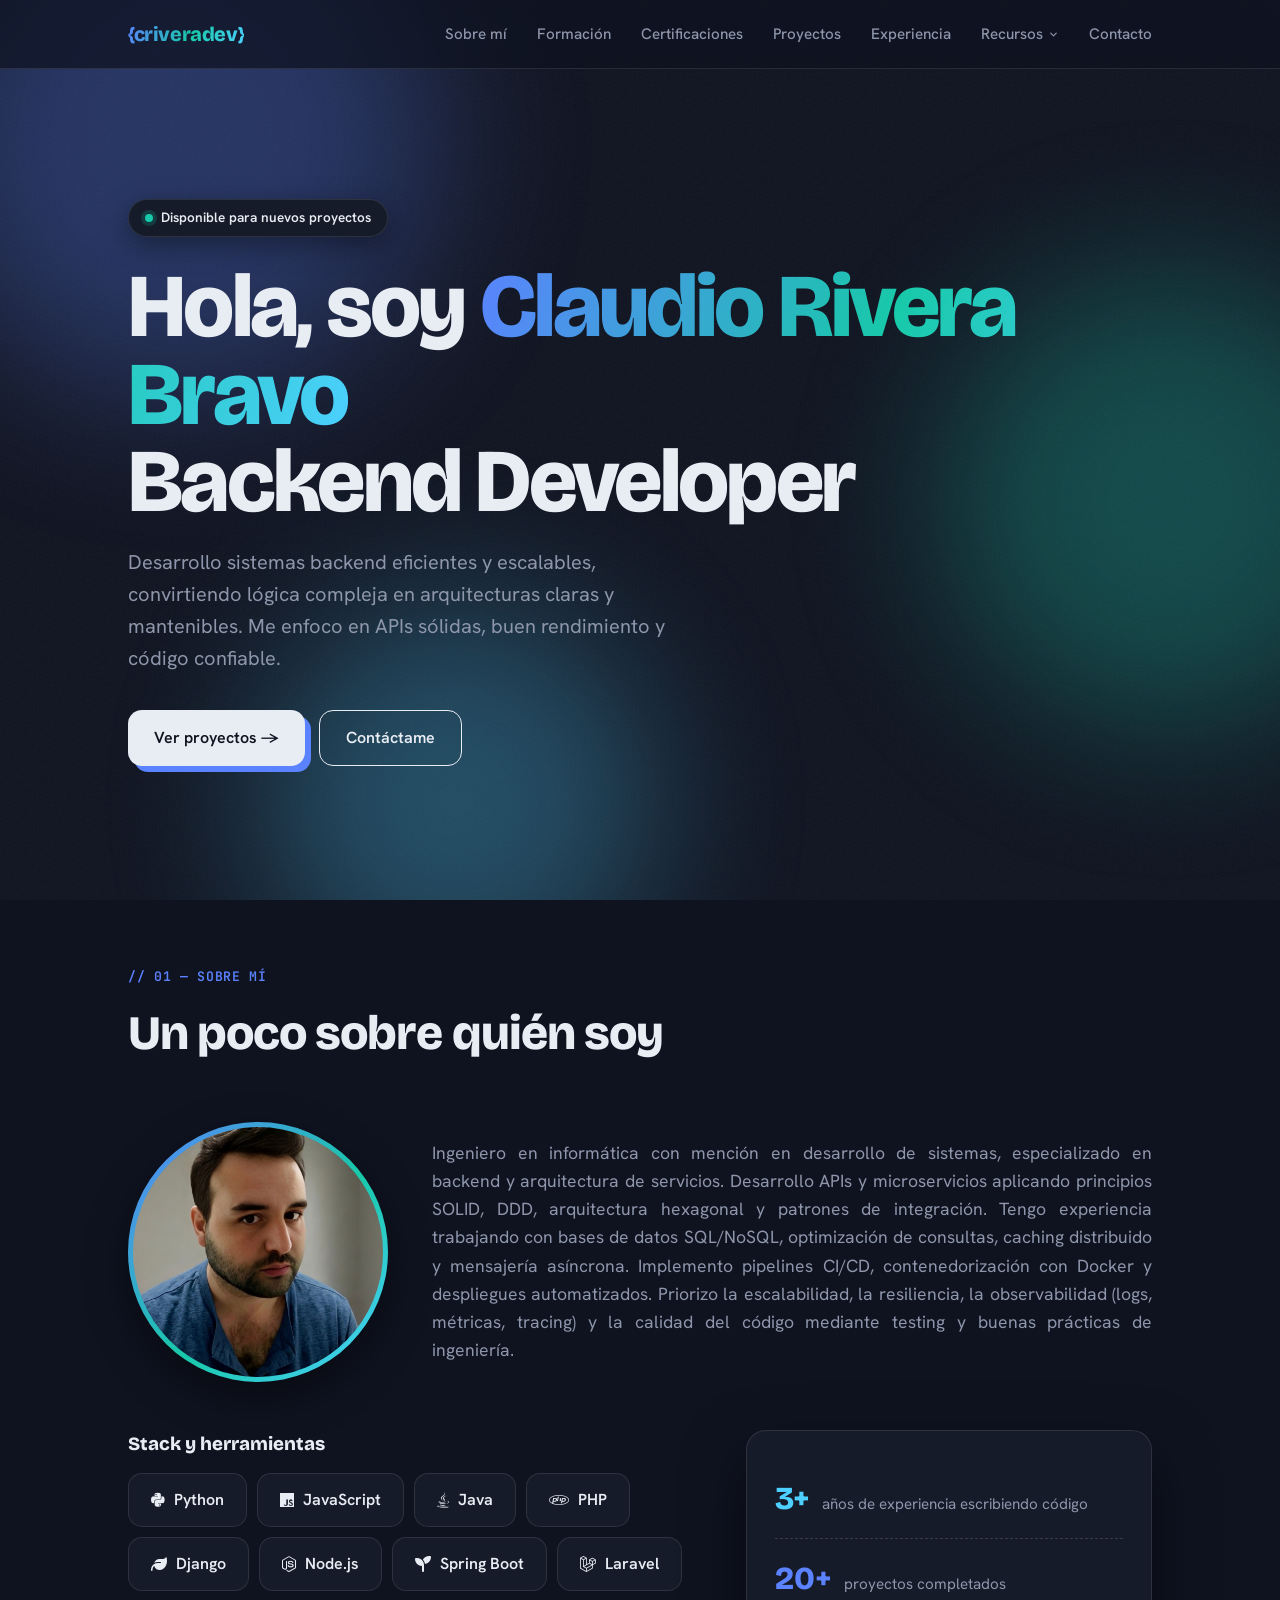
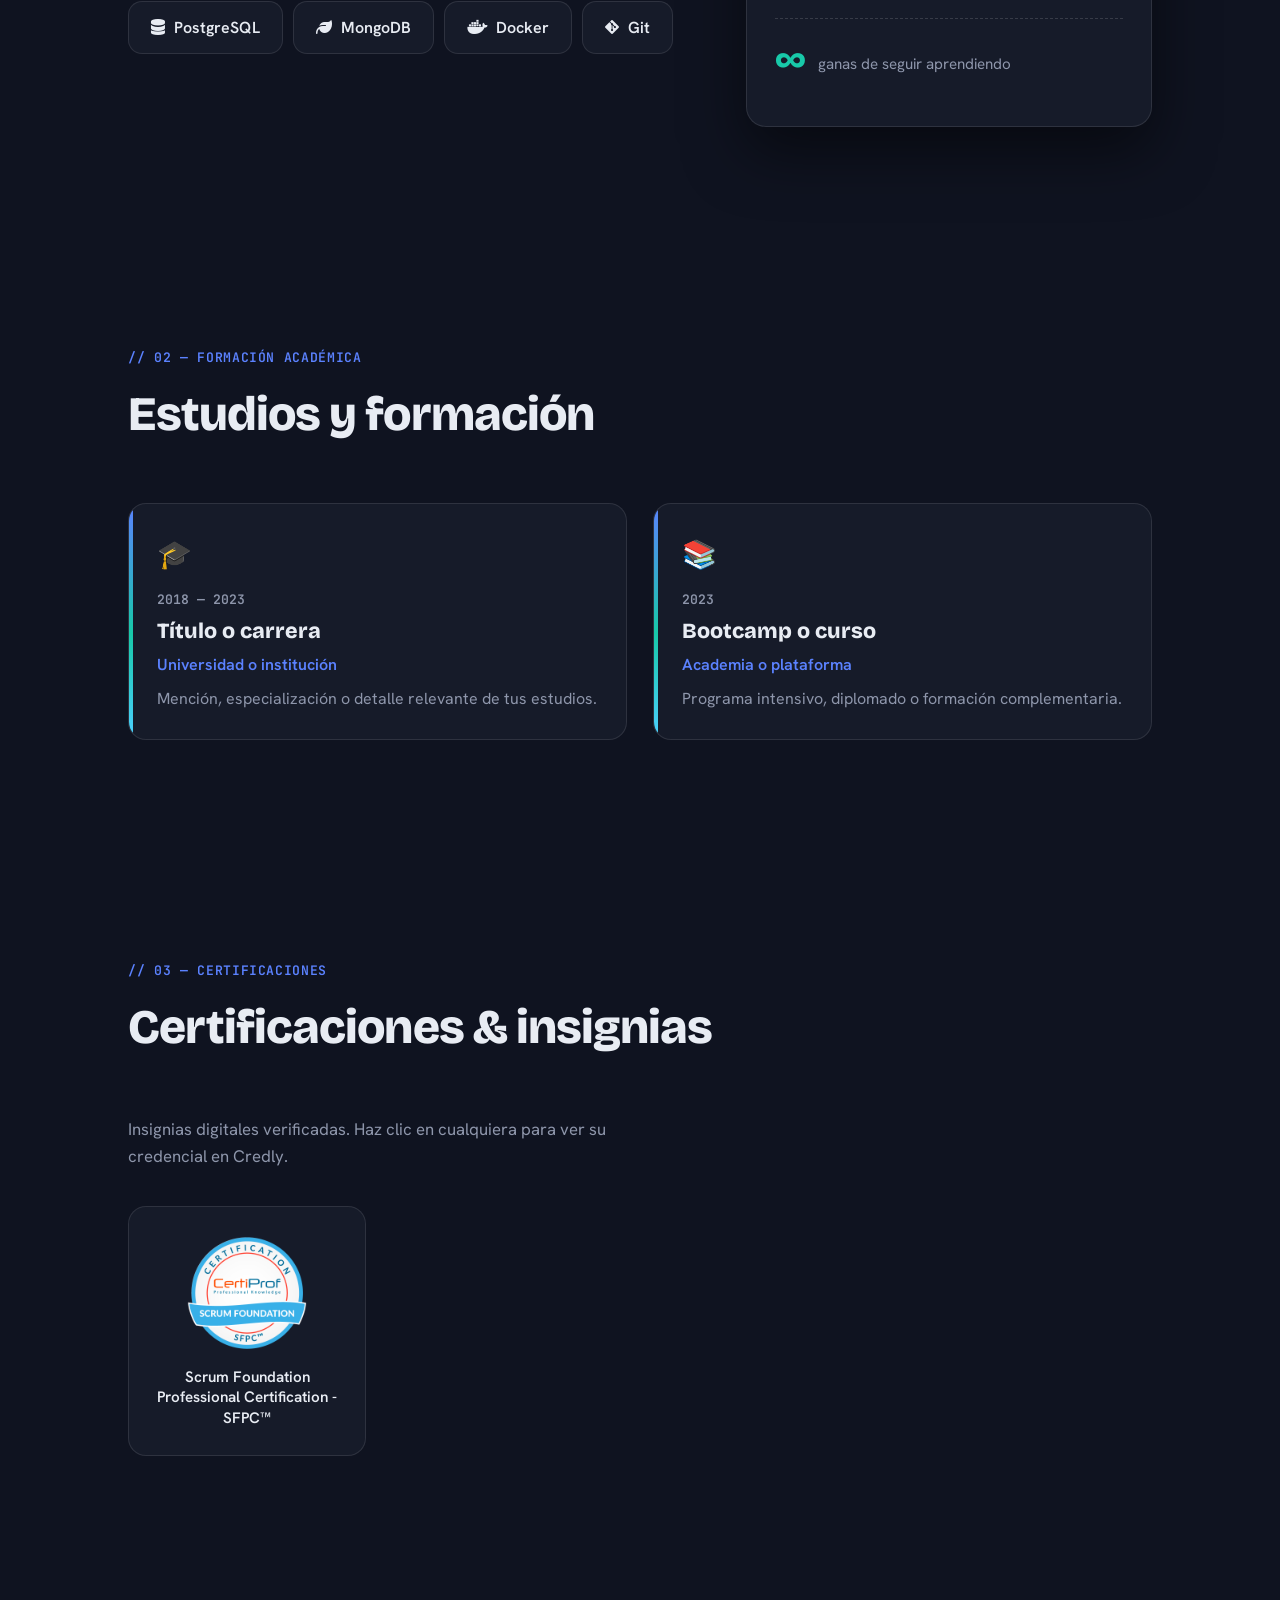
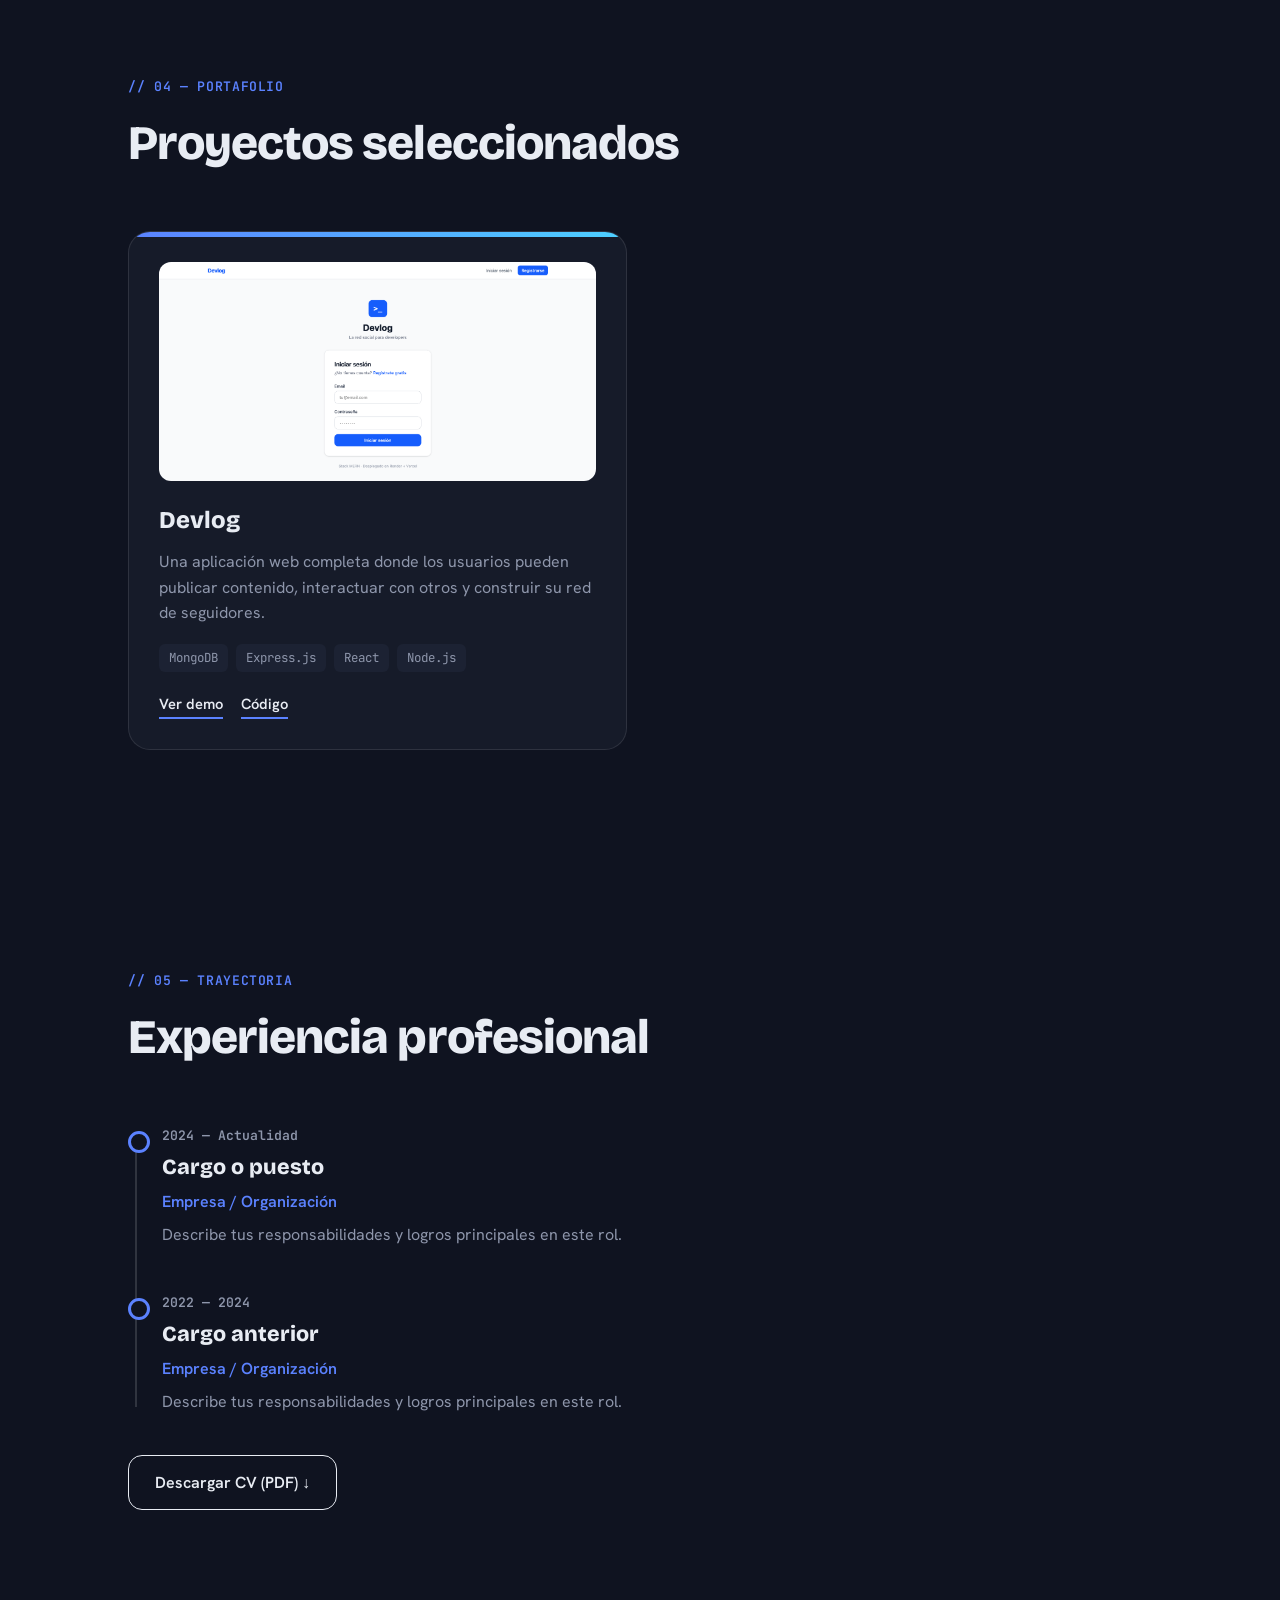
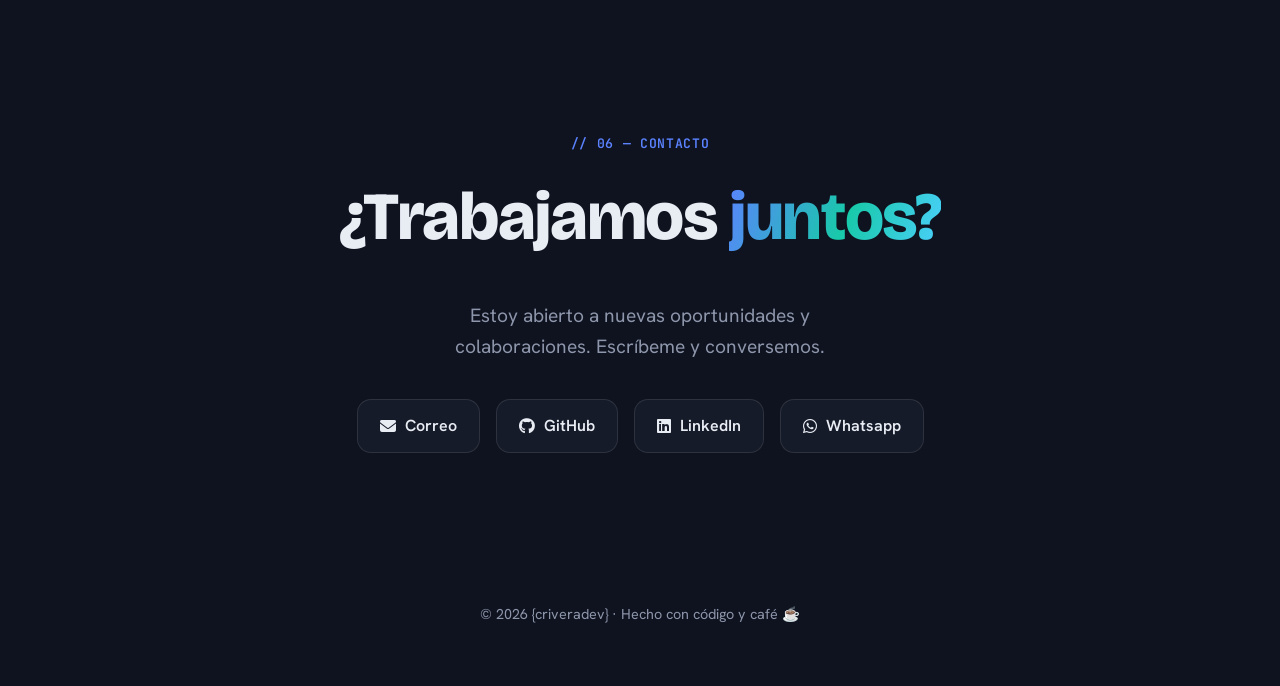
==== commit 5c82f708: "feat: add backend roadmap cheat sheet" ====
--- a/index.html
+++ b/index.html
@@ -54,7 +54,8 @@
           </button>
           <!-- EDITA: añade aquí más enlaces a medida que crees páginas -->
           <ul class="dropdown-menu">
-            <li><a href="recursos/apis.html">Cheat Sheet de APIs</a></li>
+            <li><a href="recursos/backend-roadmap.html">Backend</a></li>
+            <li><a href="recursos/apis.html">APIs</a></li>
             <!-- Ejemplo para futuras páginas (copia y descomenta):
             <li><a href="recursos/git.html">Comandos de Git</a></li>
             <li><a href="recursos/css.html">Trucos de CSS</a></li>
@@ -251,7 +252,7 @@
           <span>Scrum Foundation Professional Certification - SFPC™</span>
         </a>
 
-        <a class="cert-badge" href="https://www.credly.com/users/criveradev" target="_blank" rel="noopener">
+        <!-- <a class="cert-badge" href="https://www.credly.com/users/criveradev" target="_blank" rel="noopener">
           <img src="assets/images/badge-2.png" alt="Certificación"
             onerror="this.classList.add('badge-empty');this.removeAttribute('src');" />
           <span>Nombre de la certificación</span>
@@ -267,7 +268,7 @@
           <img src="assets/images/badge-4.png" alt="Certificación"
             onerror="this.classList.add('badge-empty');this.removeAttribute('src');" />
           <span>Nombre de la certificación</span>
-        </a>
+        </a> -->
       </div>
     </div>
   </section>
@@ -296,7 +297,7 @@
           </div>
         </article>
 
-        <article class="proj reveal">
+        <!--<article class="proj reveal">
           <h3>Nombre del Proyecto</h3>
           <p>Breve descripción de qué hace, qué problema resuelve y tu rol en él.</p>
           <div class="tags"><span>JavaScript</span><span>CSS</span></div>
@@ -304,7 +305,8 @@
             <a href="#" target="_blank">Ver demo</a>
             <a href="#" target="_blank">Código</a>
           </div>
-        </article>
+        </article>-->
+
       </div>
     </div>
   </section>
